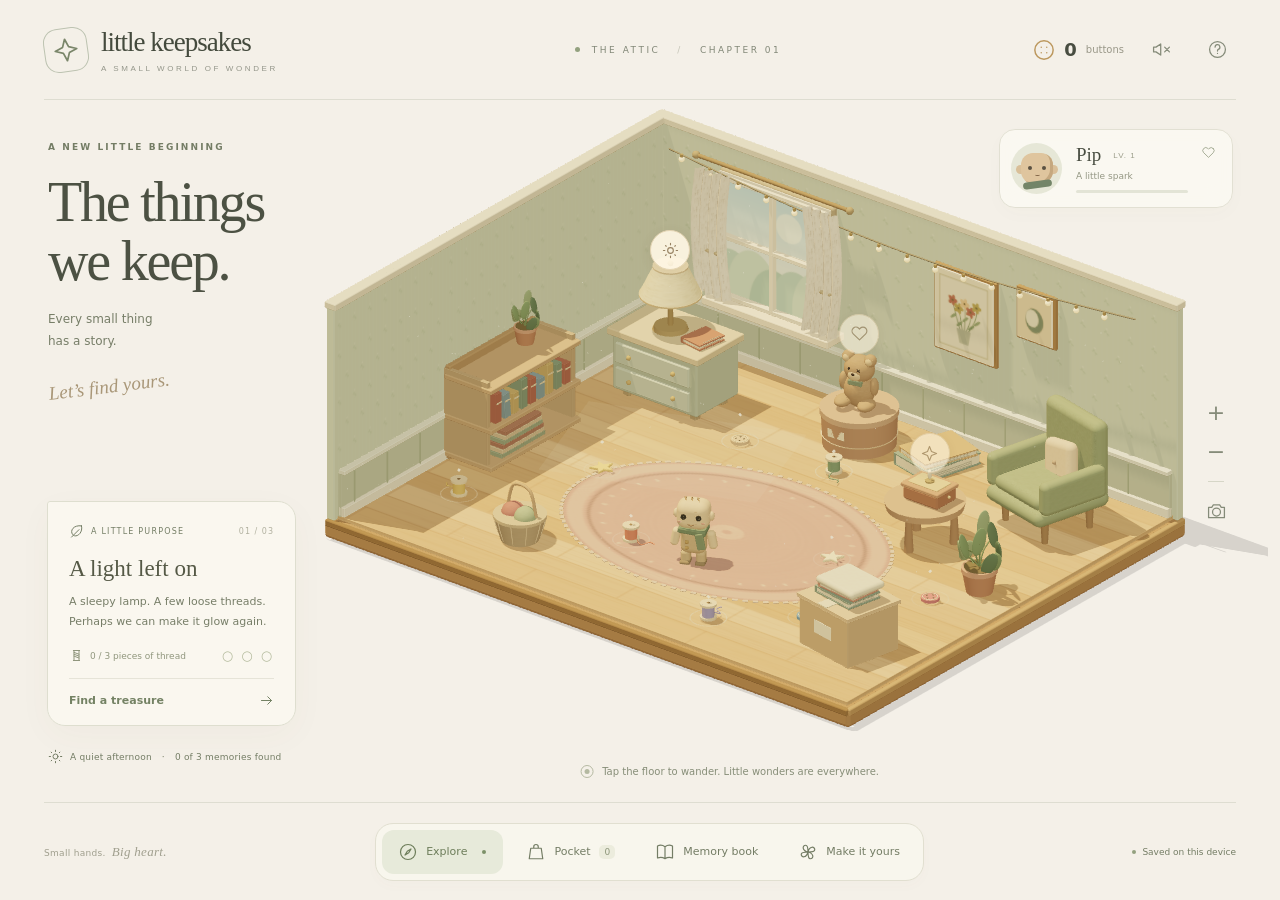
==== attic.html @ 7aeadb02 "Deploy The Lantern Picnic 1.0.0 (2026-09-24 08:33 UTC) Co-Authored-By: Claude Opus 5.5 (1M context) " ====
<!doctype html>
<html lang="en">
<head>
  <meta charset="UTF-8" />
  <meta name="viewport" content="width=device-width, initial-scale=1.0, viewport-fit=cover" />
  <meta name="theme-color" content="#f4f0e8" />
  <meta name="description" content="A tiny handmade friend. A room full of memories. A cozy, playable adventure about the things we keep." />
  <title>Little Keepsakes — A small world of wonder</title>
  <link rel="icon" href="data:image/svg+xml,%3Csvg xmlns='http://www.w3.org/2000/svg' viewBox='0 0 48 48'%3E%3Crect rx='15' width='48' height='48' fill='%23788765'/%3E%3Cpath d='m24 8 4 12 12 4-12 4-4 12-4-12-12-4 12-4Z' fill='%23fff5dc'/%3E%3C/svg%3E" />
  <link rel="stylesheet" href="./style.css" />
  
</head>
<body>
  <header class="topbar">
    <a class="brand" href="./" aria-label="Little Keepsakes home"><span class="brand-mark" data-icon="spark"></span><span>little keepsakes<span class="brand-sub">A SMALL WORLD OF WONDER</span></span></a>
    <div class="chapter-label"><span class="small-dot"></span> THE ATTIC <span class="divider">/</span> CHAPTER 01</div>
    <div class="top-actions"><div class="currency" title="Buttons earned through discoveries and kindness"><span data-icon="coin"></span><strong id="coins">0</strong><span class="currency-label">buttons</span></div><button id="sound-button" class="icon-button" aria-label="Turn sound on" data-icon="mute"></button><button id="help-button" class="icon-button" aria-label="How to play" data-icon="help"></button></div>
  </header>
  <main id="game">
    <div class="room-heading"><div class="eyebrow">A NEW LITTLE BEGINNING</div><h1>The things<br>we keep.</h1><p>Every small thing<br>has a story.</p><span class="handwritten">Let’s find yours.</span></div>
    <div id="scene-wrap"><canvas id="scene" tabindex="0" aria-label="The attic. Click or tap the floor to walk. Use arrow keys or WASD to move, E to interact, or the Find a treasure button."></canvas><div id="markers"></div><div id="speech" class="speech" role="status">Oh… hello.<br>Will you explore with me?</div><div id="loading"><span class="loading-star">✧</span><p>Waking up a little world…</p></div></div>
    <aside class="companion"><div class="pip-portrait" aria-hidden="true"><i class="ear left"></i><i class="ear right"></i><i class="head"><b></b><b></b><em></em></i><i class="scarf"></i></div><div class="companion-copy"><div class="companion-title">Pip <span id="level-number">LV. 1</span></div><div id="level-name">A little spark</div><div class="progress-track"><div id="xp-fill"></div></div><span id="xp-label" class="sr-only"></span></div><span data-icon="heart" class="companion-heart"></span></aside>
    <aside class="quest-card"><div class="quest-kicker"><span data-icon="leaf"></span><span>A LITTLE PURPOSE</span><span id="quest-count">01 / 03</span></div><h2 id="quest-title">A light left on</h2><p id="quest-description">A sleepy lamp. A few loose threads. Perhaps we can make it glow again.</p><div class="quest-resource"><span data-icon="thread"></span><span id="thread-count">0 / 3 pieces of thread</span><span id="quest-checks" class="quest-checks">○ ○ ○</span></div><button id="guide-button" class="text-button">Find a treasure <span data-icon="arrow"></span></button></aside>
    <div class="scene-tools"><button class="icon-button" id="zoom-in" aria-label="Zoom in">+</button><button class="icon-button" id="zoom-out" aria-label="Zoom out">−</button><span></span><button class="icon-button" id="photo-button" aria-label="Save a photo of the room" data-icon="camera"></button></div>
    <div class="room-caption"><span data-icon="sun"></span> A quiet afternoon <span class="caption-dot">·</span> <span id="restored-count">0 of 3 memories found</span></div>
    <div class="interaction-hint" id="movement-hint"><span class="tap-ring"></span> Tap the floor to wander. Little wonders are everywhere.</div>
    <section id="interaction" class="interaction-card" hidden aria-label="Selected keepsake"><button id="close-interaction" class="close-small" aria-label="Close keepsake" data-icon="close"></button><span class="eyebrow">A FORGOTTEN KEEPSAKE</span><h3 id="interaction-title"></h3><p id="interaction-description"></p><button id="restore-button" class="primary-button"></button></section>
  </main>
  <footer class="bottom-bar"><span class="footer-note">Small hands. <i>Big heart.</i></span><nav aria-label="Play and collections"><button class="nav-button active" id="explore-button"><span data-icon="compass"></span><span>Explore</span><span class="nav-dot"></span></button><button class="nav-button" id="pocket-button"><span data-icon="bag"></span><span>Pocket</span><span class="count-badge" id="pocket-count">0</span></button><button class="nav-button" id="memories-button"><span data-icon="book"></span><span>Memory book</span></button><button class="nav-button" id="decorate-button"><span data-icon="flower"></span><span>Make it yours</span></button></nav><span class="save-status" id="save-status"><span class="small-dot"></span> Saved on this device</span></footer>
  <div id="toast" class="toast" role="status" aria-live="polite"></div>
  <dialog id="modal" aria-labelledby="modal-title"><button id="close-modal" class="modal-close icon-button" aria-label="Close dialog" data-icon="close"></button><div id="modal-content"></div></dialog>
  <div class="sr-only" id="announcer" aria-live="polite"></div>
  <script type="module" src="./js/main-NUU33PYX.js"></script>
</body>
</html>
---- style.css ----
:root{font-family:Segoe UI,system-ui,sans-serif;color:#484d41;background:#f4f0e8;font-synthesis:none;--sage:#758568;--ink:#444a3d;--muted:#8c8c7f;--line:#deddd1;--cream:#fbf9f2;--gold:#bc985e;--serif:Georgia,"Times New Roman",serif}*{box-sizing:border-box}body{margin:0;overflow:hidden}button,a{-webkit-tap-highlight-color:transparent}button{font:inherit;cursor:pointer;color:inherit}button{border:0}button:focus-visible,a:focus-visible,canvas:focus-visible{outline:3px solid #aa8654;outline-offset:5px}button:disabled{cursor:default;opacity:.52}button:not(:disabled){transition:background .2s,transform .2s,box-shadow .2s}button:not(:disabled):active{transform:translateY(1px)}.icon{width:22px;height:22px;display:block;flex:none}.topbar{height:100px;margin:0 44px;display:flex;align-items:center;justify-content:space-between;border-bottom:1px solid var(--line);position:relative;z-index:3}.brand{display:flex;align-items:center;gap:13px;text-decoration:none;color:var(--ink);font-family:var(--serif);font-size:27px;letter-spacing:-1px}.brand-mark{color:#7a866a;display:grid;place-items:center;width:44px;height:44px;border:1px solid #bdc3b1;border-radius:14px;transform:rotate(-8deg)}.brand-mark .icon{width:26px;height:26px}.brand-sub{display:block;margin-top:6px;font-family:Segoe UI,sans-serif;font-size:8px;letter-spacing:2.6px;color:#94968a}.chapter-label{font-size:9px;letter-spacing:2.5px;display:flex;gap:12px;align-items:center;color:#818777;margin-left:45px}.divider{color:#c6c6b8;margin:0 5px}.small-dot{height:5px;width:5px;border-radius:50%;background:#93a17f;display:inline-block}.top-actions{display:flex;align-items:center;gap:20px}.currency{display:flex;align-items:center;gap:9px;font-size:13px}.currency>.icon,.currency [data-icon]{color:#bc985e}.currency strong{font-weight:600;font-size:18px}.currency-label{font-size:10px;color:#999788}.icon-button{background:transparent;border-radius:50%;width:36px;height:36px;display:grid;place-items:center;color:#858b79}.icon-button:hover{background:#e9e6db}.icon-button .icon{width:19px;height:19px}main{height:calc(100dvh - 198px);position:relative;min-height:480px}.room-heading{position:absolute;left:48px;top:42px;z-index:2;pointer-events:none}.eyebrow{font-size:9px;letter-spacing:2.1px;font-weight:600;color:#9a9b88}.room-heading h1{font:normal 56px/1.06 var(--serif);letter-spacing:-2.2px;margin:21px 0 16px;color:#4c5143}.room-heading p{font-size:12px;line-height:1.85;color:#8e9180;margin:0}.handwritten{display:block;color:#a99778;font:italic 19px var(--serif);margin-top:18px;transform:rotate(-7deg)}#scene-wrap{position:absolute;inset:0 12px 0 242px;isolation:isolate}#scene{display:block;width:100%;height:100%;outline-offset:-4px;touch-action:none;cursor:grab}#scene:active{cursor:grabbing}#markers{position:absolute;inset:0;pointer-events:none;overflow:hidden}.world-marker{position:absolute;border-radius:50%;width:31px;height:31px;display:grid;place-items:center;color:#978262;background:#fff8e5e8;border:1px solid #e3d3b2;box-shadow:0 3px 12px #6b543319;pointer-events:auto;transform:translate(-50%,-50%);transition:background .2s,opacity .2s!important}.world-marker .icon{width:15px;height:15px}.world-marker:hover{background:#fffdf4;scale:1.1}.world-marker.restored{background:#81916a;color:#fff;border-color:#aab598}.world-marker.locked{opacity:.65}.companion{position:absolute;right:47px;top:29px;background:#fcfaf3cb;backdrop-filter:blur(12px);border:1px solid #e2e0d3;display:flex;align-items:center;gap:14px;border-radius:16px;padding:13px 17px 13px 11px;min-width:227px;box-shadow:0 6px 20px #645b3605;z-index:2}.pip-portrait{position:relative;width:51px;height:51px;border-radius:50%;background:#e6e7d7;overflow:hidden;flex:none}.pip-portrait .head{position:absolute;background:#dfc59e;width:32px;height:31px;left:10px;top:10px;border-radius:12px 12px 13px 13px;box-shadow:inset -3px -2px #c5a87f}.pip-portrait .head b{position:absolute;top:13px;left:7px;width:4px;height:4px;background:#5a5142;border-radius:50%}.pip-portrait .head b+b{left:21px}.pip-portrait .head em{position:absolute;left:14px;top:20px;width:5px;height:3px;border-radius:0 0 50% 50%;border-bottom:1px solid #806547}.pip-portrait .ear{position:absolute;width:9px;height:9px;background:#d9bf98;border-radius:50%;top:22px;left:5px}.pip-portrait .ear.right{left:38px}.pip-portrait .scarf{position:absolute;left:12px;top:38px;width:29px;height:7px;border-radius:4px;background:#738568;transform:rotate(-8deg)}.companion-copy{flex:1}.companion-title{font:19px var(--serif);display:flex;align-items:center;gap:12px;margin-bottom:5px}.companion-title span{font:8px Segoe UI,sans-serif;color:#9b9d8a;letter-spacing:1px}#level-name{font-size:9px;color:#949784}.progress-track{height:3px;border-radius:5px;background:#e3e4d6;margin-top:9px;width:112px;overflow:hidden}#xp-fill{height:100%;width:0;background:#97a47f;transition:width .6s}.companion-heart{align-self:flex-start;margin-top:3px;color:#9ba38a}.companion-heart .icon{width:13px;height:13px}.quest-card{position:absolute;bottom:76px;left:47px;z-index:2;width:249px;padding:22px 21px 17px;background:#fbf9f0dc;backdrop-filter:blur(12px);border:1px solid #dedecf;border-radius:3px 18px 18px;box-shadow:0 10px 35px #6e624309}.quest-kicker{display:flex;align-items:center;gap:7px;font-size:8px;letter-spacing:1.2px;color:#8b967b}.quest-kicker .icon{height:15px;width:15px}.quest-kicker>span:last-child{margin-left:auto;color:#b1b09f;font-size:8px;letter-spacing:1px}.quest-card h2{font:23px/1.2 var(--serif);margin:16px 0 10px;font-weight:400;color:#555946}.quest-card p{font-size:11px;line-height:1.8;color:#969783;margin:0 0 16px}.quest-resource{display:flex;align-items:center;font-size:9px;gap:6px;padding-bottom:15px;border-bottom:1px solid #e6e4d8;color:#90967d}.quest-resource .icon{width:15px;height:15px}.quest-checks{margin-left:auto;color:#b4ba9d;letter-spacing:2px;font-size:13px}.text-button{background:transparent;width:100%;display:flex;align-items:center;justify-content:space-between;color:#748264;font-size:11px;padding:14px 0 0;font-weight:600;text-align:left}.text-button .icon{width:15px;height:15px}.text-button:hover{color:#41552f}.scene-tools{position:absolute;right:46px;top:42%;display:flex;align-items:center;gap:3px;flex-direction:column;z-index:2}.scene-tools .icon-button{font-size:22px;font-weight:300}.scene-tools>span{width:16px;height:1px;background:#d6d6c7;margin:8px 0}.room-caption{position:absolute;bottom:38px;left:48px;color:#a8a793;display:flex;align-items:center;gap:7px;font-size:9px;letter-spacing:.2px}.room-caption .icon{width:15px;height:15px}.caption-dot{margin:0 3px}.interaction-hint{position:absolute;bottom:24px;left:57%;transform:translate(-50%);display:flex;align-items:center;gap:9px;font-size:10px;white-space:nowrap;color:#969986;pointer-events:none;opacity:.85}.tap-ring{height:13px;width:13px;border:1px solid #a9af95;border-radius:50%;position:relative}.tap-ring:after{content:"";position:absolute;inset:3px;border-radius:50%;background:#a9af95}.speech{position:absolute;left:50%;top:50%;max-width:200px;padding:13px 18px;background:#fffdf5ed;border:1px solid #e3e0cd;border-radius:14px 14px 14px 2px;color:#7b7d66;box-shadow:0 5px 16px #5748250a;font:italic 13px/1.6 var(--serif);pointer-events:none;transition:opacity .35s;z-index:1}.speech.hidden{opacity:0}.bottom-bar{height:98px;margin:0 44px;border-top:1px solid var(--line);display:flex;align-items:center;justify-content:space-between;position:relative;z-index:3}.footer-note{font-size:9px;letter-spacing:.3px;color:#a09f8e}.footer-note i{font-family:var(--serif);font-size:13px;margin-left:3px}.bottom-bar nav{display:flex;align-items:center;gap:7px;padding:6px;border:1px solid #e1dfd0;border-radius:18px;background:#fbf9f0b3;box-shadow:0 5px 13px #83755205}.nav-button{padding:13px 17px;background:transparent;display:flex;align-items:center;gap:9px;font-size:11px;white-space:nowrap;border-radius:12px;color:#969986}.nav-button .icon{height:18px;width:18px}.nav-button.active{color:#6d7d5a;background:#e7eada}.nav-button:hover{background:#eaeade}.nav-dot{height:4px;width:4px;border-radius:50%;background:#7c9168;margin-left:6px}.count-badge{padding:2px 5px;border-radius:5px;background:#ececdd;font-size:9px;color:#8b9478}.save-status{font-size:9px;color:#a1a38d;display:flex;align-items:center;gap:6px}.save-status .small-dot{height:4px;width:4px}.interaction-card{position:absolute;bottom:58px;left:57%;transform:translate(-50%);width:300px;padding:24px;border:1px solid #dfdfcf;border-radius:18px;box-shadow:0 15px 40px #544b291c;background:#fcfaf2f5;backdrop-filter:blur(12px);z-index:5}.interaction-card h3{font:24px var(--serif);font-weight:400;margin:13px 0 9px}.interaction-card p{font-size:12px;line-height:1.6;color:#91947f;margin:0 0 16px}.close-small{position:absolute;top:11px;right:11px;background:transparent;padding:5px;color:#8a917a}.close-small .icon{width:14px;height:14px}.primary-button{display:flex;align-items:center;justify-content:center;gap:10px;width:100%;background:#798968;color:#fffdf1;border-radius:9px;padding:13px 17px;font-size:11px;letter-spacing:.2px;min-height:44px}.primary-button .icon{height:17px;width:17px}.primary-button:hover{background:#667c54;box-shadow:0 3px 10px #566b4422}.secondary-button{padding:12px 18px;background:#eeeee1;border:1px solid #dedfcd;border-radius:9px;font-size:11px;min-height:44px}.secondary-button:hover{background:#e5e8d6}.toast{position:fixed;left:50%;bottom:115px;transform:translate(-50%,12px);background:#4e5945;color:#fcfaed;padding:14px 24px;border-radius:12px;font-size:12px;box-shadow:0 8px 30px #4b523125;z-index:20;opacity:0;pointer-events:none;transition:opacity .3s,transform .3s;text-align:center;max-width:calc(100% - 32px);width:max-content}.toast.visible{opacity:1;transform:translate(-50%)}dialog{background:#fcfaf2;color:var(--ink);width:min(540px,calc(100% - 32px));max-height:85dvh;border:1px solid #e1ddc9;border-radius:22px;padding:43px;box-shadow:0 20px 90px #393f3238;overflow:auto}dialog::backdrop{background:#585b4a46;backdrop-filter:blur(5px)}.modal-close{position:absolute;right:13px;top:13px}dialog h2{font:normal 36px/1.15 var(--serif);letter-spacing:-1px;margin:13px 0}dialog p{font-size:13px;color:#8a8d77;line-height:1.9;margin:12px 0 22px}.modal-emblem{width:62px;height:62px;border:1px solid #dce0cc;background:#e9ecdc;border-radius:50%;display:grid;place-items:center;margin:0 auto 22px;color:#829168}.modal-emblem .icon{width:28px;height:28px}.memory{text-align:center}.memory .eyebrow{font-size:8px}.memory blockquote{font:italic 23px/1.6 var(--serif);color:#8f926f;margin:22px 0}.memory-divider{color:#c5b788;letter-spacing:10px;margin:24px}.reward-line{display:flex;justify-content:center;align-items:center;gap:14px;color:#aa905f;font-size:11px;margin-bottom:24px}.reward-line .icon{width:16px;height:16px}.collection-grid{display:grid;grid-template-columns:repeat(3,1fr);gap:11px;margin:22px 0}.pocket-item{border:1px solid #e2e2d2;background:#f1f1e5;border-radius:12px;text-align:center;padding:18px 7px 12px}.pocket-item .icon{width:29px;height:29px;margin:0 auto 11px;color:var(--item-color)}.pocket-item span{font-size:10px;line-height:1.5;display:block;color:#8a9176}.pocket-item.unknown{opacity:.4}.inventory-stats{display:flex;gap:24px;border-top:1px solid #e0e1d0;padding-top:20px;font-size:12px;color:#8c947b;align-items:center}.inventory-stats>span{display:flex;align-items:center;gap:7px}.memory-entry{width:100%;padding:17px 0;display:flex;align-items:center;gap:16px;text-align:left;background:transparent;border-bottom:1px solid #e6e3d7}.memory-entry .entry-number{width:39px;height:45px;background:#e9ecdf;color:#849171;display:grid;place-items:center;font:20px var(--serif);border-radius:5px}.memory-entry h3{font:20px var(--serif);margin:0 0 6px}.memory-entry small{font-size:10px;color:#a2a38f}.memory-entry>.icon{margin-left:auto;width:17px}.shop-item{display:flex;gap:17px;align-items:center;border-bottom:1px solid #e6e3d7;padding:21px 0}.shop-art{width:52px;height:56px;border-radius:12px;background:#e9ecdf;display:grid;place-items:center;color:#869675;flex:none}.shop-art .icon{width:27px;height:27px}.shop-item h3{font:20px var(--serif);margin:0 0 6px}.shop-item p{font-size:10px;margin:0;line-height:1.5}.shop-item button{margin-left:auto;width:90px;padding:10px;flex:none}.shop-item button .icon{width:14px;height:14px}.modal-footnote{font:italic 13px var(--serif);color:#a7a58e;text-align:center;margin:22px 0 0}.help-list{padding:0;list-style:none;margin:24px 0}.help-list li{display:flex;align-items:flex-start;gap:14px;margin:19px 0;color:#92957f;font-size:12px;line-height:1.7}.help-list strong{display:block;color:#737e64;font-weight:600}.help-list .icon{color:#a2ad8a;margin-top:4px}.settings-line{display:flex;align-items:center;gap:10px;color:#8b917b;font-size:12px;margin:22px 0}.settings-line input{accent-color:#7b8c67;width:18px;height:18px}.subtle-button{display:block;margin:20px auto 0;font-size:10px;color:#a29c87;text-decoration:underline;background:transparent;padding:10px}.ending-options{display:flex;gap:10px;flex-direction:column}.empty-text{text-align:center;padding:20px 0}#loading{position:absolute;inset:0;display:flex;align-items:center;justify-content:center;flex-direction:column;background:#f4f0e8;z-index:10;color:#969d82;font-size:12px;transition:opacity .5s}#loading.loaded{opacity:0;pointer-events:none}.loading-star{font:64px var(--serif);animation:breathe 2s infinite}.fatal-error{max-width:420px;text-align:center;padding:20px;line-height:1.8}.fatal-error button{margin-top:12px}.sr-only{position:absolute;width:1px;height:1px;padding:0;margin:-1px;overflow:hidden;clip:rect(0,0,0,0);white-space:nowrap;border:0}.floating-reward{position:absolute;pointer-events:none;color:#8a946a;font-size:12px;white-space:nowrap;text-shadow:0 1px #fff;animation:float-up 1.8s forwards}.photo-mode .world-marker,.photo-mode .speech{opacity:0}@keyframes float-up{0%{opacity:0;transform:translate(-50%)}20%{opacity:1}to{opacity:0;transform:translate(-50%,-65px)}}@keyframes breathe{50%{opacity:.4;transform:scale(.9)}}@media(min-width:1600px){.room-heading{top:65px}.room-heading h1{font-size:68px}.quest-card{bottom:105px;width:270px}.quest-card p{font-size:12px}.quest-card h2{font-size:26px}#scene-wrap{left:250px;right:20px}.interaction-hint{bottom:35px}}@media(max-width:1100px){.topbar,.bottom-bar{margin-left:25px;margin-right:25px}.chapter-label{display:none}.room-heading{left:28px;top:30px}.room-heading h1{font-size:43px}.room-heading p{font-size:11px}.quest-card{left:27px;width:223px;padding:19px}.quest-card h2{font-size:22px}#scene-wrap{left:174px;right:0}.companion{right:26px}.scene-tools{right:22px}.room-caption{left:28px}.footer-note,.save-status{display:none}.bottom-bar{justify-content:center}.interaction-hint{font-size:9px;left:60%}}@media(max-height:780px)and (min-width:701px){.topbar{height:82px}.bottom-bar{height:80px}main{height:calc(100dvh - 162px);min-height:400px}.room-heading{top:24px}.room-heading h1{font-size:43px;margin:17px 0 10px}.room-heading p{display:none}.handwritten{margin-top:12px}.quest-card{bottom:55px;padding:18px}.quest-card h2{margin-top:12px}.quest-card p{margin-bottom:10px}.companion{top:20px}.room-caption{bottom:21px}.interaction-hint{bottom:14px}}@media(max-width:700px){body{overflow:hidden}.topbar{height:76px;margin:0 18px}.brand{font-size:21px;gap:9px}.brand-mark{width:34px;height:34px;border-radius:10px}.brand-mark .icon{width:22px;height:22px}.brand-sub{font-size:6px;letter-spacing:1.7px}.top-actions{gap:7px}.currency{gap:5px}.currency strong{font-size:15px}.currency-label{display:none}.currency .icon{width:19px;height:19px}.icon-button{width:30px;height:34px}.top-actions #help-button{display:none}main{height:calc(100dvh - 158px);min-height:440px}.room-heading{left:22px;top:21px}.eyebrow{font-size:7px;letter-spacing:1.5px}.room-heading h1{font-size:35px;letter-spacing:-1.2px;margin:10px 0}.room-heading p,.handwritten{display:none}#scene-wrap{inset:91px 0 134px}.companion{top:24px;right:19px;min-width:143px;padding:9px;gap:8px;border-radius:12px;background:#fcfaf3bb}.pip-portrait{width:38px;height:42px}.pip-portrait .head{left:5px;top:6px;transform:scale(.85)}.pip-portrait .ear{left:2px;top:17px}.pip-portrait .ear.right{left:31px}.pip-portrait .scarf{left:8px;top:32px;width:26px}.companion-title{font-size:17px;gap:6px;margin-bottom:4px}.companion-title span,#level-name{font-size:7px}.progress-track{width:83px;margin-top:7px}.companion-heart{display:none}.quest-card{left:20px;bottom:28px;width:calc(100% - 40px);padding:14px 16px;border-radius:4px 15px 15px}.quest-kicker{font-size:7px}.quest-card h2{font-size:21px;margin:8px 0}.quest-card p{display:none}.quest-resource{border:0;padding:0;max-width:190px}.quest-checks{display:none}.text-button{position:absolute;right:16px;bottom:18px;width:auto;gap:10px;font-size:10px;max-width:45%;padding:0}.scene-tools{right:12px;top:30%;gap:2px}.scene-tools .icon-button{width:32px;height:32px;font-size:20px}.scene-tools>span{margin:5px}.room-caption{bottom:9px;left:23px;font-size:7px;gap:5px}.room-caption .icon{width:11px;height:11px}.interaction-hint{bottom:153px;left:50%;font-size:8px;max-width:95%;white-space:normal;text-align:center;justify-content:center;width:max-content}.tap-ring{height:10px;width:10px;flex:none}.bottom-bar{height:82px;margin:0 14px}.bottom-bar nav{width:100%;justify-content:space-around;border:0;background:transparent;gap:0;padding:0}.nav-button{flex-direction:column;gap:7px;padding:9px 10px;font-size:9px;min-width:64px;position:relative}.nav-button .icon{width:19px;height:19px}.nav-dot{display:none}.count-badge{position:absolute;top:3px;right:11px;font-size:8px}.world-marker{width:30px;height:30px}.world-marker .icon{height:13px;width:13px}.speech{padding:9px 12px;font-size:11px;max-width:165px}.interaction-card{bottom:146px;left:50%;width:calc(100% - 68px);padding:21px;max-width:350px}.interaction-card h3{font-size:24px}.interaction-card p{font-size:11px}.toast{bottom:92px;font-size:11px;padding:13px 16px}dialog{padding:35px 25px;max-height:86dvh;border-radius:19px}dialog h2{font-size:31px}dialog p{font-size:12px}.memory blockquote{font-size:21px}.shop-item{gap:11px}.shop-item h3{font-size:17px}.shop-item button{width:72px;font-size:10px}.shop-art{width:43px;height:49px}.pocket-item{padding:15px 6px 10px}.pocket-item span{font-size:9px}}@media(max-width:700px)and (max-height:720px){.topbar{height:65px}main{height:calc(100dvh - 137px);min-height:360px}.bottom-bar{height:72px}#scene-wrap{top:72px;bottom:114px}.room-heading{top:15px}.room-heading h1{font-size:29px}.companion{top:15px}.quest-card{bottom:22px;padding:10px 14px}.quest-card h2{font-size:18px}.quest-kicker{font-size:6px}.text-button{bottom:14px;font-size:9px}.quest-resource{font-size:8px}.interaction-hint{bottom:133px}.room-caption{bottom:5px}.interaction-card{bottom:132px}}@media(prefers-reduced-motion:reduce){*{animation:none!important;transition:none!important}}.quiet-motion *{animation:none!important;transition:none!important}.room-heading p,.quest-card p,.interaction-card p,dialog p{color:#777e68}.eyebrow,.quest-kicker,.room-caption,.interaction-hint,.nav-button,.save-status{color:#747d65}.world-marker{width:40px;height:40px}.world-marker .icon{width:17px;height:17px}.world-marker:not(:disabled):active{transform:translate(-50%,-50%)}#markers{z-index:2}.speech{z-index:3}@media(max-width:700px){.world-marker{width:44px;height:44px}.scene-tools{right:8px}.interaction-hint{font-size:9px}.top-actions #help-button{display:grid}.top-actions{gap:4px}.top-actions .icon-button{width:28px}.companion-title span,#level-name{font-size:8px}}
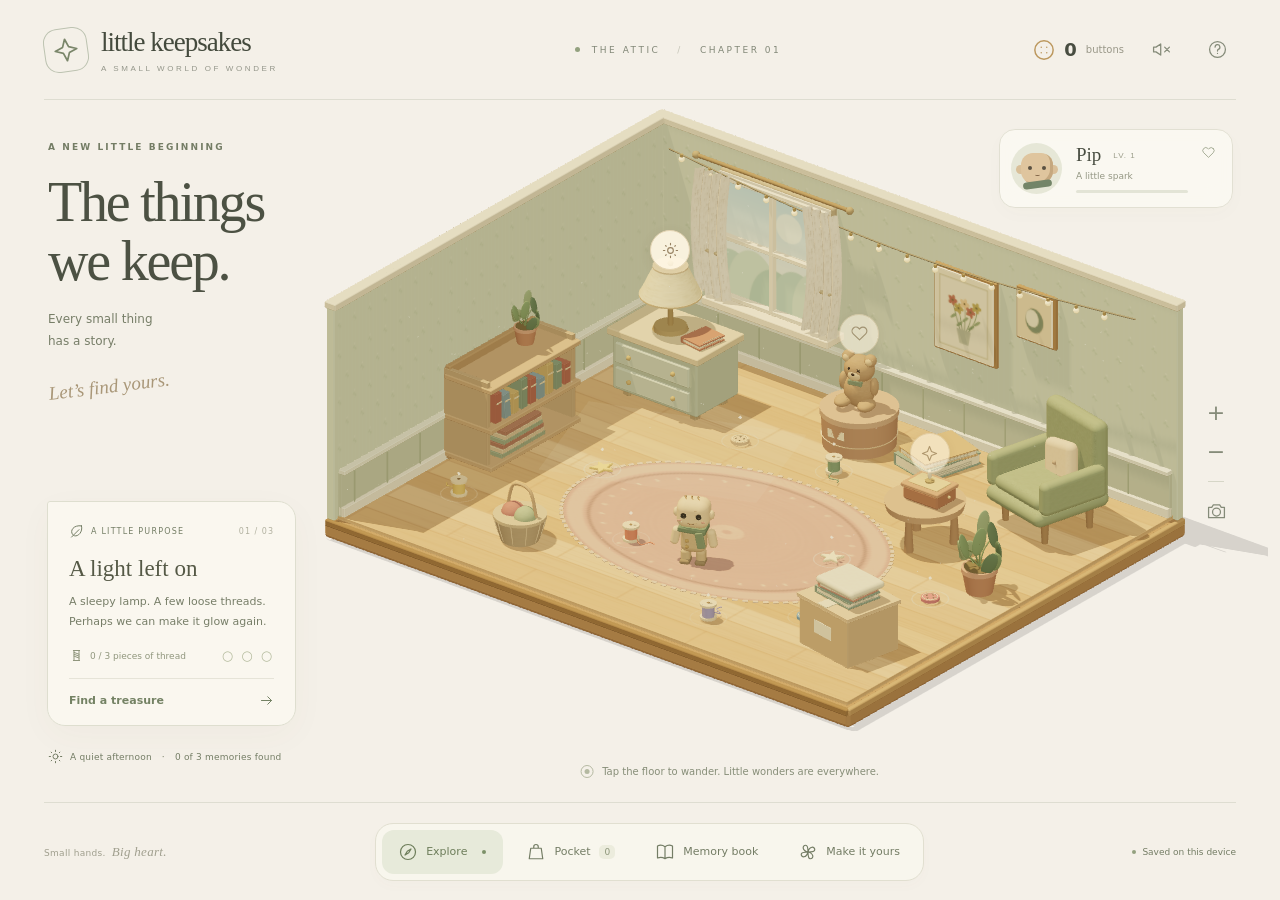
==== commit 78e3c740: "Deploy The Lantern Picnic 1.2.0 (2026-09-30 13:23 UTC) Co-Authored-By: Claude Opus 5.5 (1M context) " ====
--- a/attic.html
+++ b/attic.html
@@ -30,6 +30,6 @@
   <div id="toast" class="toast" role="status" aria-live="polite"></div>
   <dialog id="modal" aria-labelledby="modal-title"><button id="close-modal" class="modal-close icon-button" aria-label="Close dialog" data-icon="close"></button><div id="modal-content"></div></dialog>
   <div class="sr-only" id="announcer" aria-live="polite"></div>
-  <script type="module" src="./js/main-NUU33PYX.js"></script>
+  <script type="module" src="./js/main-4VJQK7FX.js"></script>
 </body>
 </html>
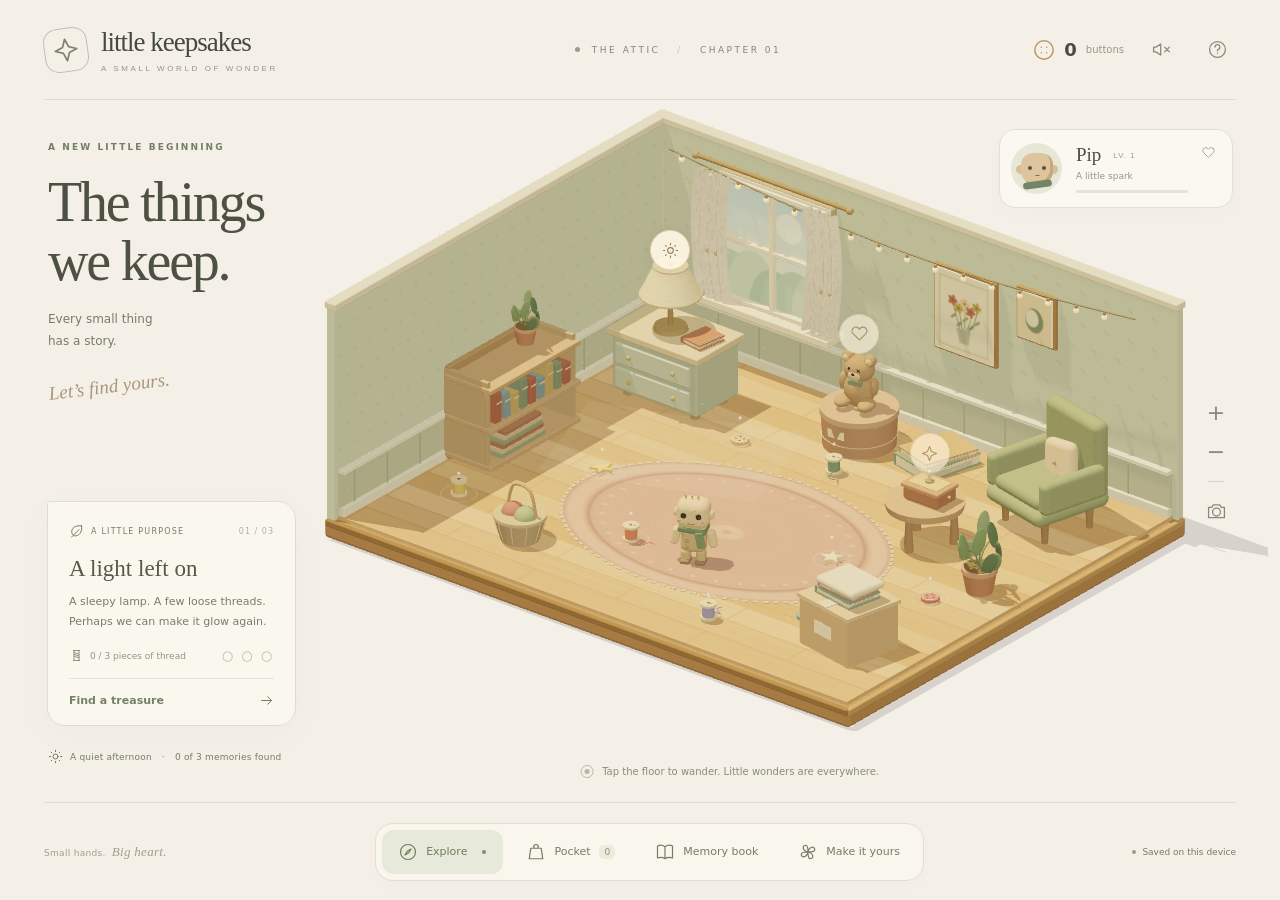
==== commit ca4c03af: "Deploy The Lantern Picnic 1.3.0 (2026-09-30 15:22 UTC)" ====
--- a/attic.html
+++ b/attic.html
@@ -30,6 +30,6 @@
   <div id="toast" class="toast" role="status" aria-live="polite"></div>
   <dialog id="modal" aria-labelledby="modal-title"><button id="close-modal" class="modal-close icon-button" aria-label="Close dialog" data-icon="close"></button><div id="modal-content"></div></dialog>
   <div class="sr-only" id="announcer" aria-live="polite"></div>
-  <script type="module" src="./js/main-4VJQK7FX.js"></script>
+  <script type="module" src="./js/main-UNRZDYH5.js"></script>
 </body>
 </html>
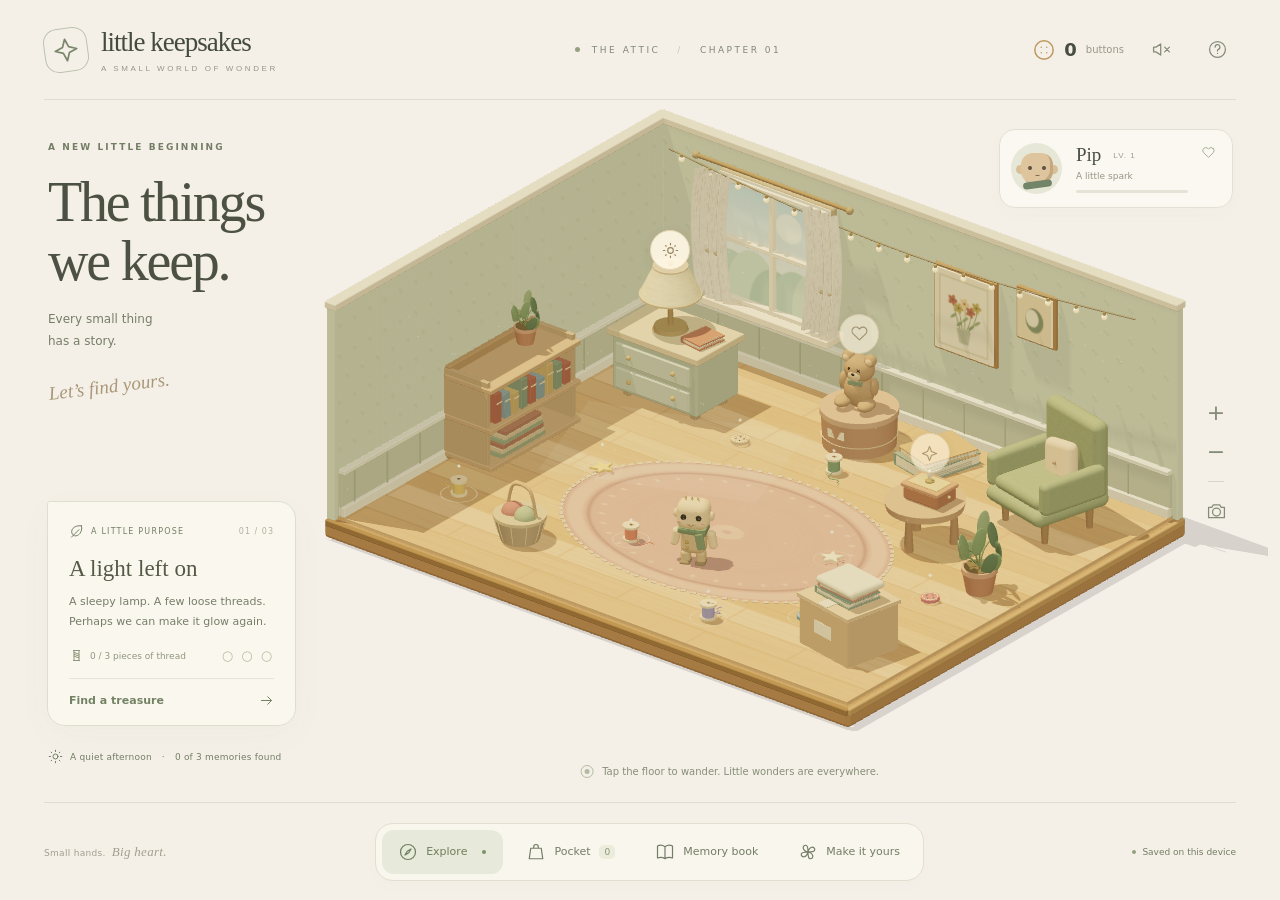
==== commit 68a68ca4: "Deploy The Lantern Picnic 1.4.0 (2026-10-01 05:14 UTC)" ====
--- a/attic.html
+++ b/attic.html
@@ -30,6 +30,6 @@
   <div id="toast" class="toast" role="status" aria-live="polite"></div>
   <dialog id="modal" aria-labelledby="modal-title"><button id="close-modal" class="modal-close icon-button" aria-label="Close dialog" data-icon="close"></button><div id="modal-content"></div></dialog>
   <div class="sr-only" id="announcer" aria-live="polite"></div>
-  <script type="module" src="./js/main-UNRZDYH5.js"></script>
+  <script type="module" src="./js/main-X3ONGJ4B.js"></script>
 </body>
 </html>
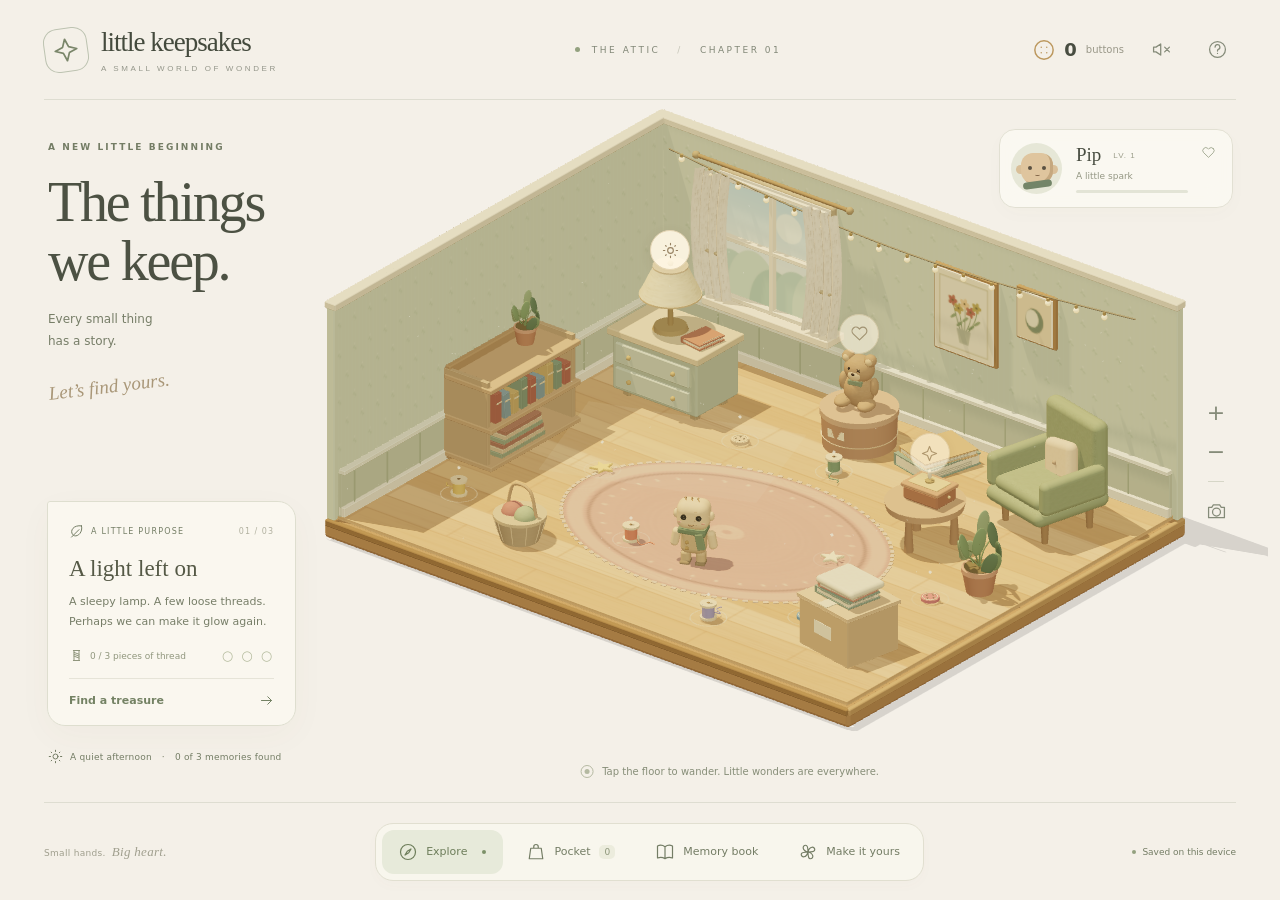
==== commit 3db44c72: "Deploy The Lantern Picnic 1.5.0 (2026-10-01 06:49 UTC) Co-Authored-By: Claude Opus 5.5 <noreply@anth" ====
--- a/attic.html
+++ b/attic.html
@@ -30,6 +30,6 @@
   <div id="toast" class="toast" role="status" aria-live="polite"></div>
   <dialog id="modal" aria-labelledby="modal-title"><button id="close-modal" class="modal-close icon-button" aria-label="Close dialog" data-icon="close"></button><div id="modal-content"></div></dialog>
   <div class="sr-only" id="announcer" aria-live="polite"></div>
-  <script type="module" src="./js/main-X3ONGJ4B.js"></script>
+  <script type="module" src="./js/main-ZBPVXJSM.js"></script>
 </body>
 </html>
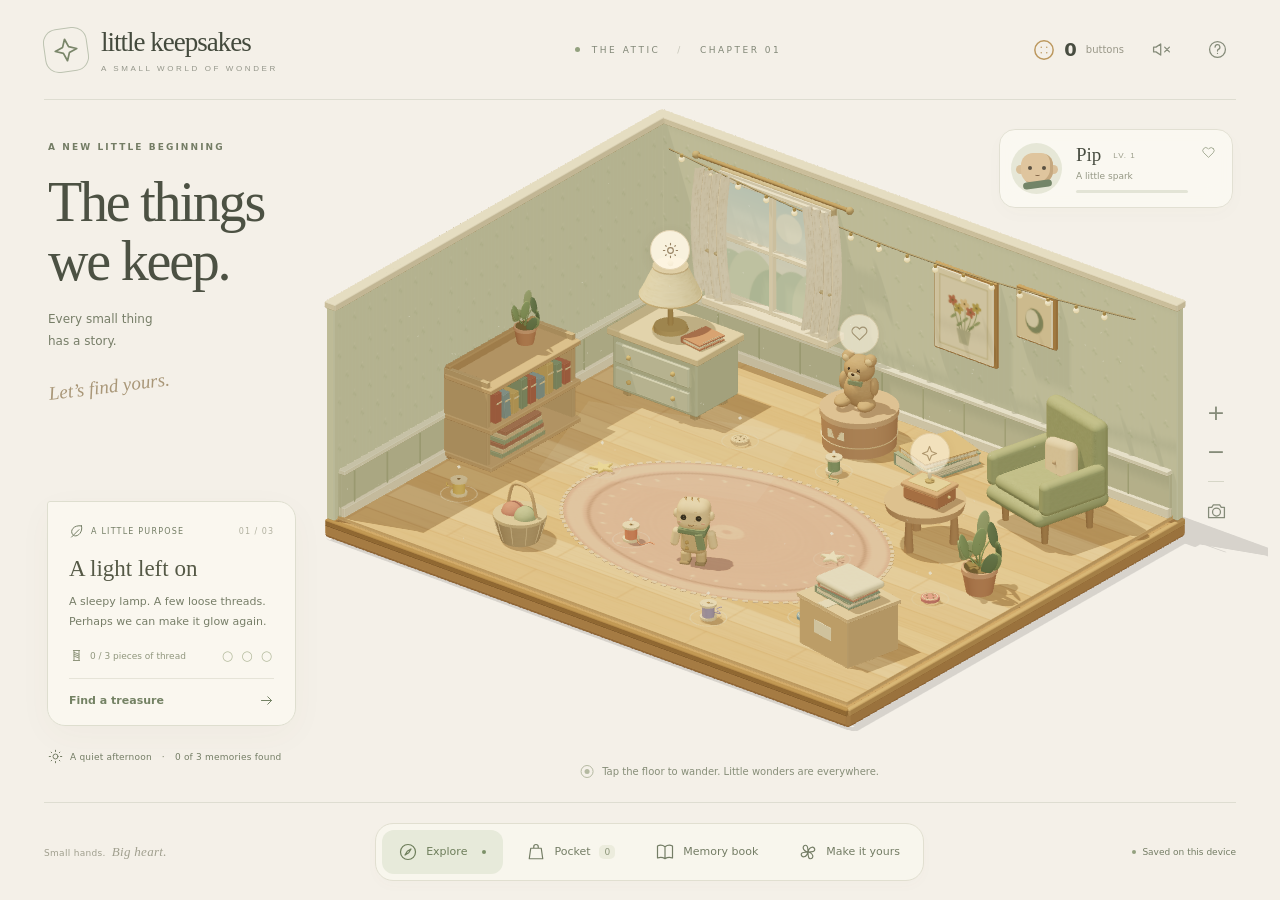
==== commit 61329aa7: "Deploy The Lantern Picnic 1.5.1 (2026-10-01 07:24 UTC) Co-Authored-By: Claude Opus 5.5 <noreply@anth" ====
--- a/attic.html
+++ b/attic.html
@@ -30,6 +30,6 @@
   <div id="toast" class="toast" role="status" aria-live="polite"></div>
   <dialog id="modal" aria-labelledby="modal-title"><button id="close-modal" class="modal-close icon-button" aria-label="Close dialog" data-icon="close"></button><div id="modal-content"></div></dialog>
   <div class="sr-only" id="announcer" aria-live="polite"></div>
-  <script type="module" src="./js/main-ZBPVXJSM.js"></script>
+  <script type="module" src="./js/main-X3ONGJ4B.js"></script>
 </body>
 </html>
